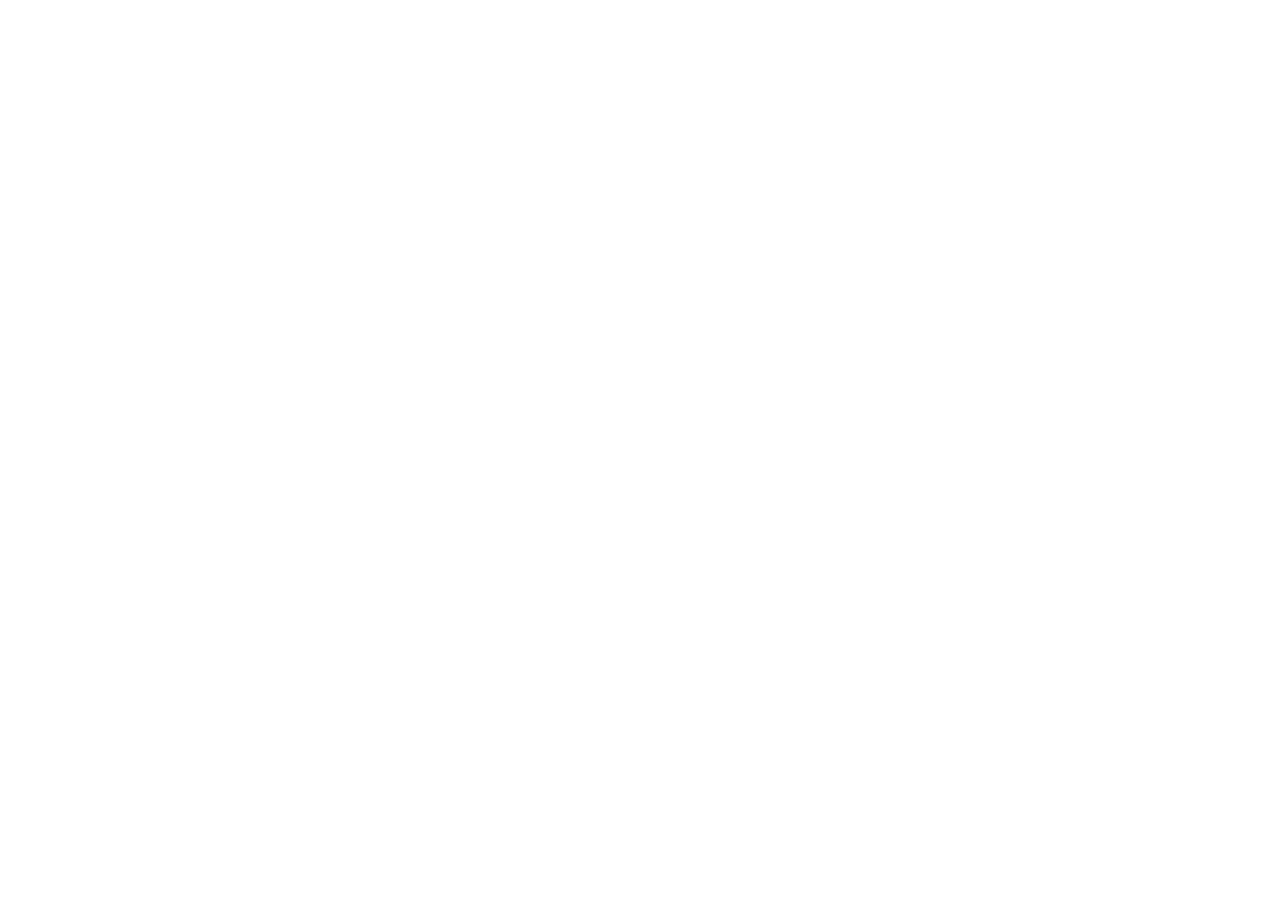
==== contact.html @ da4c6f48 "Init : création du dépôt, arborescence des fichiers et structure HTML de base" ====
<!DOCTYPE html>
<html lang="fr">
<head>
    <meta charset="UTF-8">
    <meta name="viewport" content="width=device-width, initial-scale=1.0">
    <title>AfriconnectSummit</title>
</head>
<body>
    
</body>
</html>
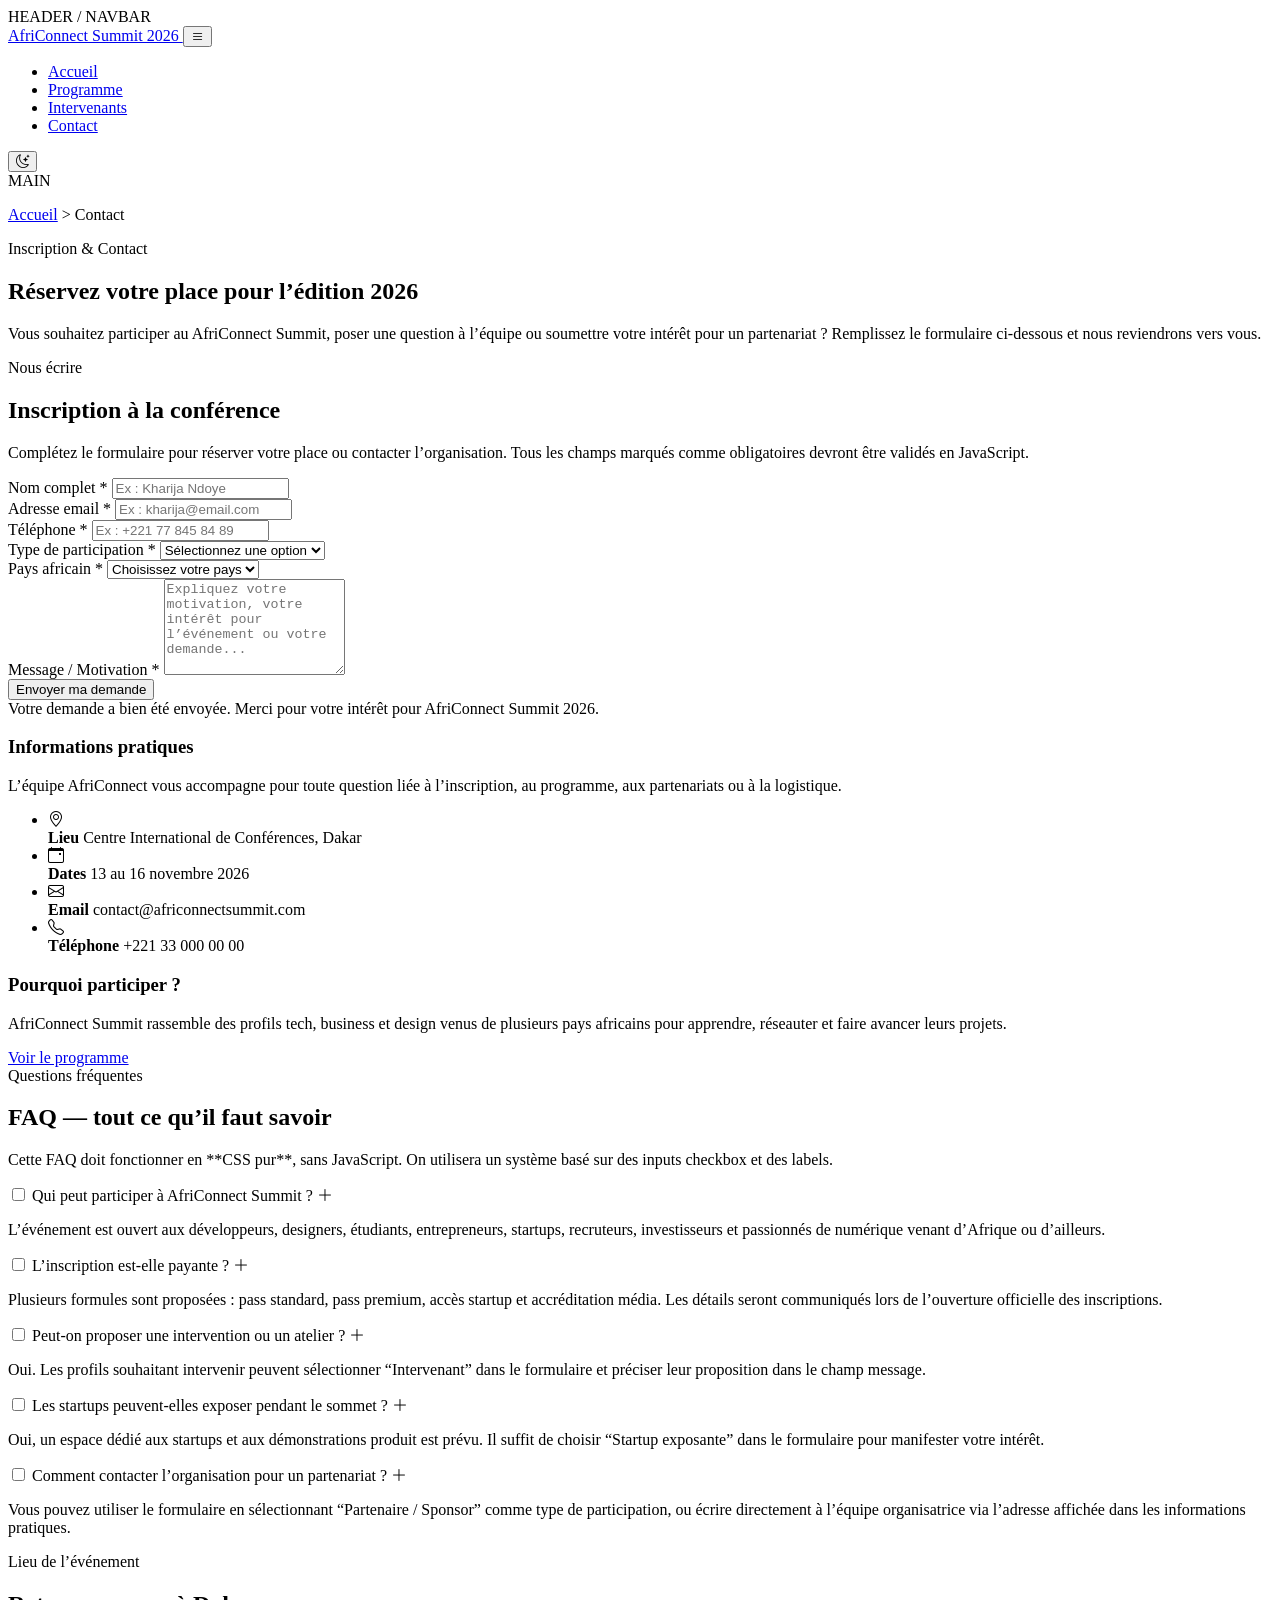
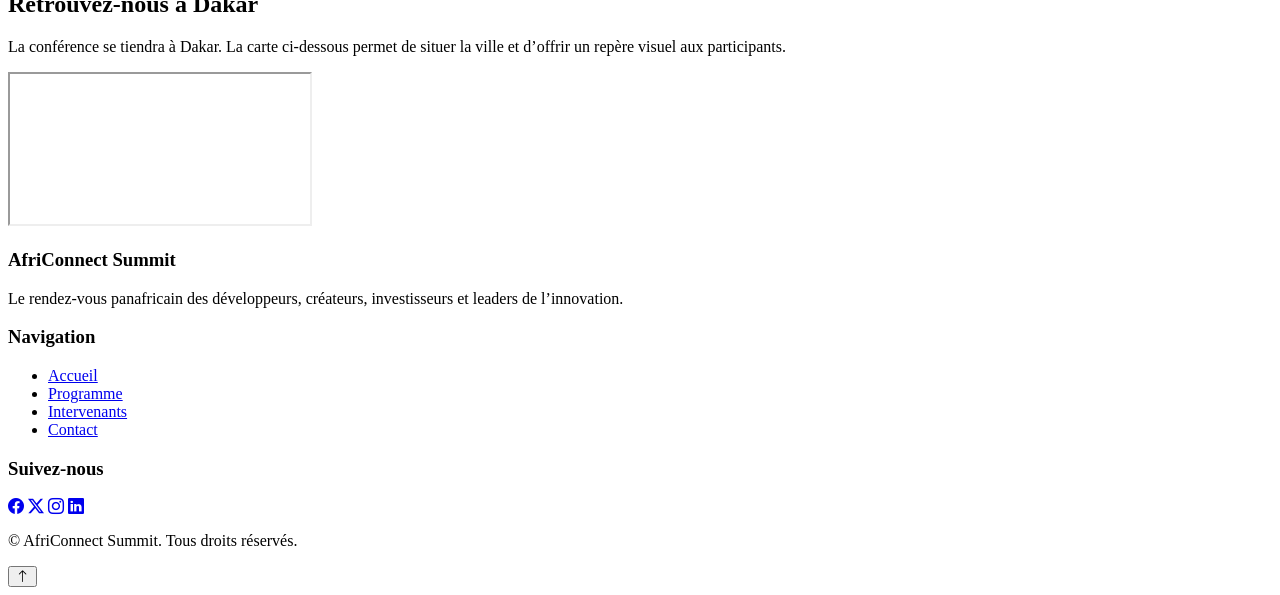
==== commit ed81f383: "Message : HTML : structure complète des 5 pages avec sections et contenu texte" ====
--- a/contact.html
+++ b/contact.html
@@ -6,6 +6,387 @@
     <title>AfriconnectSummit</title>
 </head>
 <body>
-    
+    <meta charset="UTF-8">
+  <meta name="viewport" content="width=device-width, initial-scale=1.0">
+  <title>AfriConnect Summit 2026 | Contact & Inscription</title>
+  <meta name="description" content="Inscrivez-vous à AfriConnect Summit 2026 et contactez l’équipe organisatrice pour toute question sur l’événement.">
+
+  <!-- Google Fonts -->
+  <link rel="preconnect" href="https://fonts.googleapis.com">
+  <link rel="preconnect" href="https://fonts.gstatic.com" crossorigin>
+  <link href="https://fonts.googleapis.com/css2?family=Space+Grotesk:wght@400;500;700&family=Inter:wght@400;500;600;700&display=swap" rel="stylesheet">
+
+  <!-- Bootstrap Icons -->
+  <link rel="stylesheet" href="https://cdn.jsdelivr.net/npm/bootstrap-icons@1.11.3/font/bootstrap-icons.min.css">
+
+  <!-- CSS -->
+  <link rel="stylesheet" href="css/style.css">
+</head>
+<body>
+
+       HEADER / NAVBAR
+
+  <header class="site-header">
+    <nav class="navbar container">
+      <a href="index.html" class="logo" aria-label="Accueil AfriConnect Summit">
+        <span>AfriConnect</span> Summit 2026
+      </a>
+
+      <button class="nav-toggle" id="navToggle" aria-label="Ouvrir le menu">
+        <i class="bi bi-list"></i>
+      </button>
+
+      <div class="nav-menu" id="navMenu">
+        <ul class="nav-links">
+          <li><a href="index.html">Accueil</a></li>
+          <li><a href="programme.html">Programme</a></li>
+          <li><a href="intervenants.html">Intervenants</a></li>
+          <li><a href="contact.html" class="active">Contact</a></li>
+        </ul>
+
+        <button class="theme-toggle" id="themeToggle" aria-label="Basculer entre mode clair et sombre">
+          <i class="bi bi-moon-stars"></i>
+        </button>
+      </div>
+    </nav>
+  </header>
+
+  
+       MAIN
+ 
+  <main>
+
+    <!-- HERO INTERNE -->
+    <section class="page-hero">
+      <div class="container page-hero-content">
+        <div class="reveal">
+          <p class="breadcrumb">
+            <a href="index.html">Accueil</a>
+            <span>></span>
+            <span>Contact</span>
+          </p>
+          <span class="section-kicker">Inscription & Contact</span>
+          <h1>Réservez votre place pour l’édition 2026</h1>
+          <p>
+            Vous souhaitez participer au AfriConnect Summit, poser une question à
+            l’équipe ou soumettre votre intérêt pour un partenariat ? Remplissez le
+            formulaire ci-dessous et nous reviendrons vers vous.
+          </p>
+        </div>
+      </div>
+    </section>
+
+    <!-- FORMULAIRE + INFOS -->
+    <section class="contact-section section">
+      <div class="container">
+        <div class="section-heading reveal">
+          <span class="section-kicker">Nous écrire</span>
+          <h2>Inscription à la conférence</h2>
+          <p>
+            Complétez le formulaire pour réserver votre place ou contacter
+            l’organisation. Tous les champs marqués comme obligatoires devront être
+            validés en JavaScript.
+          </p>
+        </div>
+
+        <div class="contact-layout">
+
+          <!-- FORMULAIRE -->
+          <div class="contact-form-wrapper reveal">
+            <form id="contactForm" class="contact-form" novalidate>
+              
+              <div class="form-group">
+                <label for="fullname">Nom complet *</label>
+                <input type="text" id="fullname" name="fullname" placeholder="Ex : Kharija Ndoye">
+                <small class="error-message"></small>
+              </div>
+
+              <div class="form-group">
+                <label for="email">Adresse email *</label>
+                <input type="email" id="email" name="email" placeholder="Ex : kharija@email.com">
+                <small class="error-message"></small>
+              </div>
+
+              <div class="form-group">
+                <label for="phone">Téléphone *</label>
+                <input type="tel" id="phone" name="phone" placeholder="Ex : +221 77 845 84 89">
+                <small class="error-message"></small>
+              </div>
+
+              <div class="form-group">
+                <label for="participation">Type de participation *</label>
+                <select id="participation" name="participation">
+                  <option value="">Sélectionnez une option</option>
+                  <option value="participant">Participant</option>
+                  <option value="speaker">Intervenant</option>
+                  <option value="startup">Startup exposante</option>
+                  <option value="partner">Partenaire / Sponsor</option>
+                  <option value="media">Presse / Média</option>
+                </select>
+                <small class="error-message"></small>
+              </div>
+
+              <div class="form-group">
+                <label for="country">Pays africain *</label>
+                <select id="country" name="country">
+                  <option value="">Choisissez votre pays</option>
+                  <option value="senegal">Sénégal</option>
+                  <option value="cote-ivoire">Côte d’Ivoire</option>
+                  <option value="ghana">Ghana</option>
+                  <option value="nigeria">Nigeria</option>
+                  <option value="maroc">Maroc</option>
+                  <option value="tunisie">Tunisie</option>
+                  <option value="cameroun">Cameroun</option>
+                  <option value="mali">Mali</option>
+                  <option value="togo">Togo</option>
+                  <option value="benin">Bénin</option>
+                  <option value="guinee">Guinée</option>
+                  <option value="rdc">RDC</option>
+                </select>
+                <small class="error-message"></small>
+              </div>
+
+              <div class="form-group">
+                <label for="message">Message / Motivation *</label>
+                <textarea id="message" name="message" rows="6" placeholder="Expliquez votre motivation, votre intérêt pour l’événement ou votre demande..."></textarea>
+                <small class="error-message"></small>
+              </div>
+
+              <button type="submit" class="btn btn-primary form-submit-btn">
+                Envoyer ma demande
+              </button>
+
+              <div id="formSuccess" class="form-success-message">
+                Votre demande a bien été envoyée. Merci pour votre intérêt pour AfriConnect Summit 2026.
+              </div>
+            </form>
+          </div>
+
+          <!-- INFOS PRATIQUES -->
+          <aside class="contact-info reveal">
+            <div class="info-card">
+              <h3>Informations pratiques</h3>
+              <p>
+                L’équipe AfriConnect vous accompagne pour toute question liée à
+                l’inscription, au programme, aux partenariats ou à la logistique.
+              </p>
+
+              <ul class="info-list">
+                <li>
+                  <i class="bi bi-geo-alt"></i>
+                  <div>
+                    <strong>Lieu</strong>
+                    <span>Centre International de Conférences, Dakar</span>
+                  </div>
+                </li>
+
+                <li>
+                  <i class="bi bi-calendar-event"></i>
+                  <div>
+                    <strong>Dates</strong>
+                    <span>13 au 16 novembre 2026</span>
+                  </div>
+                </li>
+
+                <li>
+                  <i class="bi bi-envelope"></i>
+                  <div>
+                    <strong>Email</strong>
+                    <span>contact@africonnectsummit.com</span>
+                  </div>
+                </li>
+
+                <li>
+                  <i class="bi bi-telephone"></i>
+                  <div>
+                    <strong>Téléphone</strong>
+                    <span>+221 33 000 00 00</span>
+                  </div>
+                </li>
+              </ul>
+            </div>
+
+            <div class="info-card">
+              <h3>Pourquoi participer ?</h3>
+              <p>
+                AfriConnect Summit rassemble des profils tech, business et design
+                venus de plusieurs pays africains pour apprendre, réseauter et
+                faire avancer leurs projets.
+              </p>
+              <a href="programme.html" class="btn btn-secondary">Voir le programme</a>
+            </div>
+          </aside>
+
+        </div>
+      </div>
+    </section>
+
+    <!-- FAQ -->
+    <section class="faq-section section">
+      <div class="container">
+        <div class="section-heading reveal">
+          <span class="section-kicker">Questions fréquentes</span>
+          <h2>FAQ — tout ce qu’il faut savoir</h2>
+          <p>
+            Cette FAQ doit fonctionner en **CSS pur**, sans JavaScript. On utilisera
+            un système basé sur des inputs checkbox et des labels.
+          </p>
+        </div>
+
+        <div class="faq-list reveal">
+
+          <div class="faq-item">
+            <input type="checkbox" id="faq1">
+            <label for="faq1" class="faq-question">
+              Qui peut participer à AfriConnect Summit ?
+              <i class="bi bi-plus-lg"></i>
+            </label>
+            <div class="faq-answer">
+              <p>
+                L’événement est ouvert aux développeurs, designers, étudiants,
+                entrepreneurs, startups, recruteurs, investisseurs et passionnés de
+                numérique venant d’Afrique ou d’ailleurs.
+              </p>
+            </div>
+          </div>
+
+          <div class="faq-item">
+            <input type="checkbox" id="faq2">
+            <label for="faq2" class="faq-question">
+              L’inscription est-elle payante ?
+              <i class="bi bi-plus-lg"></i>
+            </label>
+            <div class="faq-answer">
+              <p>
+                Plusieurs formules sont proposées : pass standard, pass premium,
+                accès startup et accréditation média. Les détails seront communiqués
+                lors de l’ouverture officielle des inscriptions.
+              </p>
+            </div>
+          </div>
+
+          <div class="faq-item">
+            <input type="checkbox" id="faq3">
+            <label for="faq3" class="faq-question">
+              Peut-on proposer une intervention ou un atelier ?
+              <i class="bi bi-plus-lg"></i>
+            </label>
+            <div class="faq-answer">
+              <p>
+                Oui. Les profils souhaitant intervenir peuvent sélectionner
+                “Intervenant” dans le formulaire et préciser leur proposition dans
+                le champ message.
+              </p>
+            </div>
+          </div>
+
+          <div class="faq-item">
+            <input type="checkbox" id="faq4">
+            <label for="faq4" class="faq-question">
+              Les startups peuvent-elles exposer pendant le sommet ?
+              <i class="bi bi-plus-lg"></i>
+            </label>
+            <div class="faq-answer">
+              <p>
+                Oui, un espace dédié aux startups et aux démonstrations produit est
+                prévu. Il suffit de choisir “Startup exposante” dans le formulaire
+                pour manifester votre intérêt.
+              </p>
+            </div>
+          </div>
+
+          <div class="faq-item">
+            <input type="checkbox" id="faq5">
+            <label for="faq5" class="faq-question">
+              Comment contacter l’organisation pour un partenariat ?
+              <i class="bi bi-plus-lg"></i>
+            </label>
+            <div class="faq-answer">
+              <p>
+                Vous pouvez utiliser le formulaire en sélectionnant “Partenaire /
+                Sponsor” comme type de participation, ou écrire directement à
+                l’équipe organisatrice via l’adresse affichée dans les informations
+                pratiques.
+              </p>
+            </div>
+          </div>
+
+        </div>
+      </div>
+    </section>
+
+    <!-- MAP -->
+    <section class="map-section section">
+      <div class="container">
+        <div class="section-heading reveal">
+          <span class="section-kicker">Lieu de l’événement</span>
+          <h2>Retrouvez-nous à Dakar</h2>
+          <p>
+            La conférence se tiendra à Dakar. La carte ci-dessous permet de situer
+            la ville et d’offrir un repère visuel aux participants.
+          </p>
+        </div>
+
+        <div class="map-wrapper reveal">
+          <iframe
+            title="Carte de Dakar"
+            src="https://www.google.com/maps?q=Dakar,Senegal&output=embed"
+            loading="lazy"
+            referrerpolicy="no-referrer-when-downgrade"
+            allowfullscreen>
+          </iframe>
+        </div>
+      </div>
+    </section>
+
+  </main>
+
+       <!-- FOOTER -->
+  
+  <footer class="site-footer">
+    <div class="container footer-grid">
+      <div>
+        <h3>AfriConnect Summit</h3>
+        <p>
+          Le rendez-vous panafricain des développeurs, créateurs, investisseurs
+          et leaders de l’innovation.
+        </p>
+      </div>
+
+      <div>
+        <h3>Navigation</h3>
+        <ul class="footer-links">
+          <li><a href="index.html">Accueil</a></li>
+          <li><a href="programme.html">Programme</a></li>
+          <li><a href="intervenants.html">Intervenants</a></li>
+          <li><a href="contact.html">Contact</a></li>
+        </ul>
+      </div>
+
+      <div>
+        <h3>Suivez-nous</h3>
+        <div class="social-links">
+          <a href="#" aria-label="Facebook"><i class="bi bi-facebook"></i></a>
+          <a href="#" aria-label="Twitter X"><i class="bi bi-twitter-x"></i></a>
+          <a href="#" aria-label="Instagram"><i class="bi bi-instagram"></i></a>
+          <a href="#" aria-label="LinkedIn"><i class="bi bi-linkedin"></i></a>
+        </div>
+      </div>
+    </div>
+
+    <div class="footer-bottom container">
+      <p>&copy; <span class="current-year"></span> AfriConnect Summit. Tous droits réservés.</p>
+    </div>
+  </footer>
+
+  <!-- Bouton retour en haut -->
+  <button id="backToTop" class="back-to-top" aria-label="Retour en haut">
+    <i class="bi bi-arrow-up"></i>
+  </button>
+
+  <!-- JS -->
+  <script src="js/main.js"></script>
+</body>
+</html>
 </body>
 </html>
--- a/css/style.css
+++ b/css/style.css
@@ -0,0 +1,3 @@
+.hero{
+    background: url(../img/image\ accueil.jpg);
+}
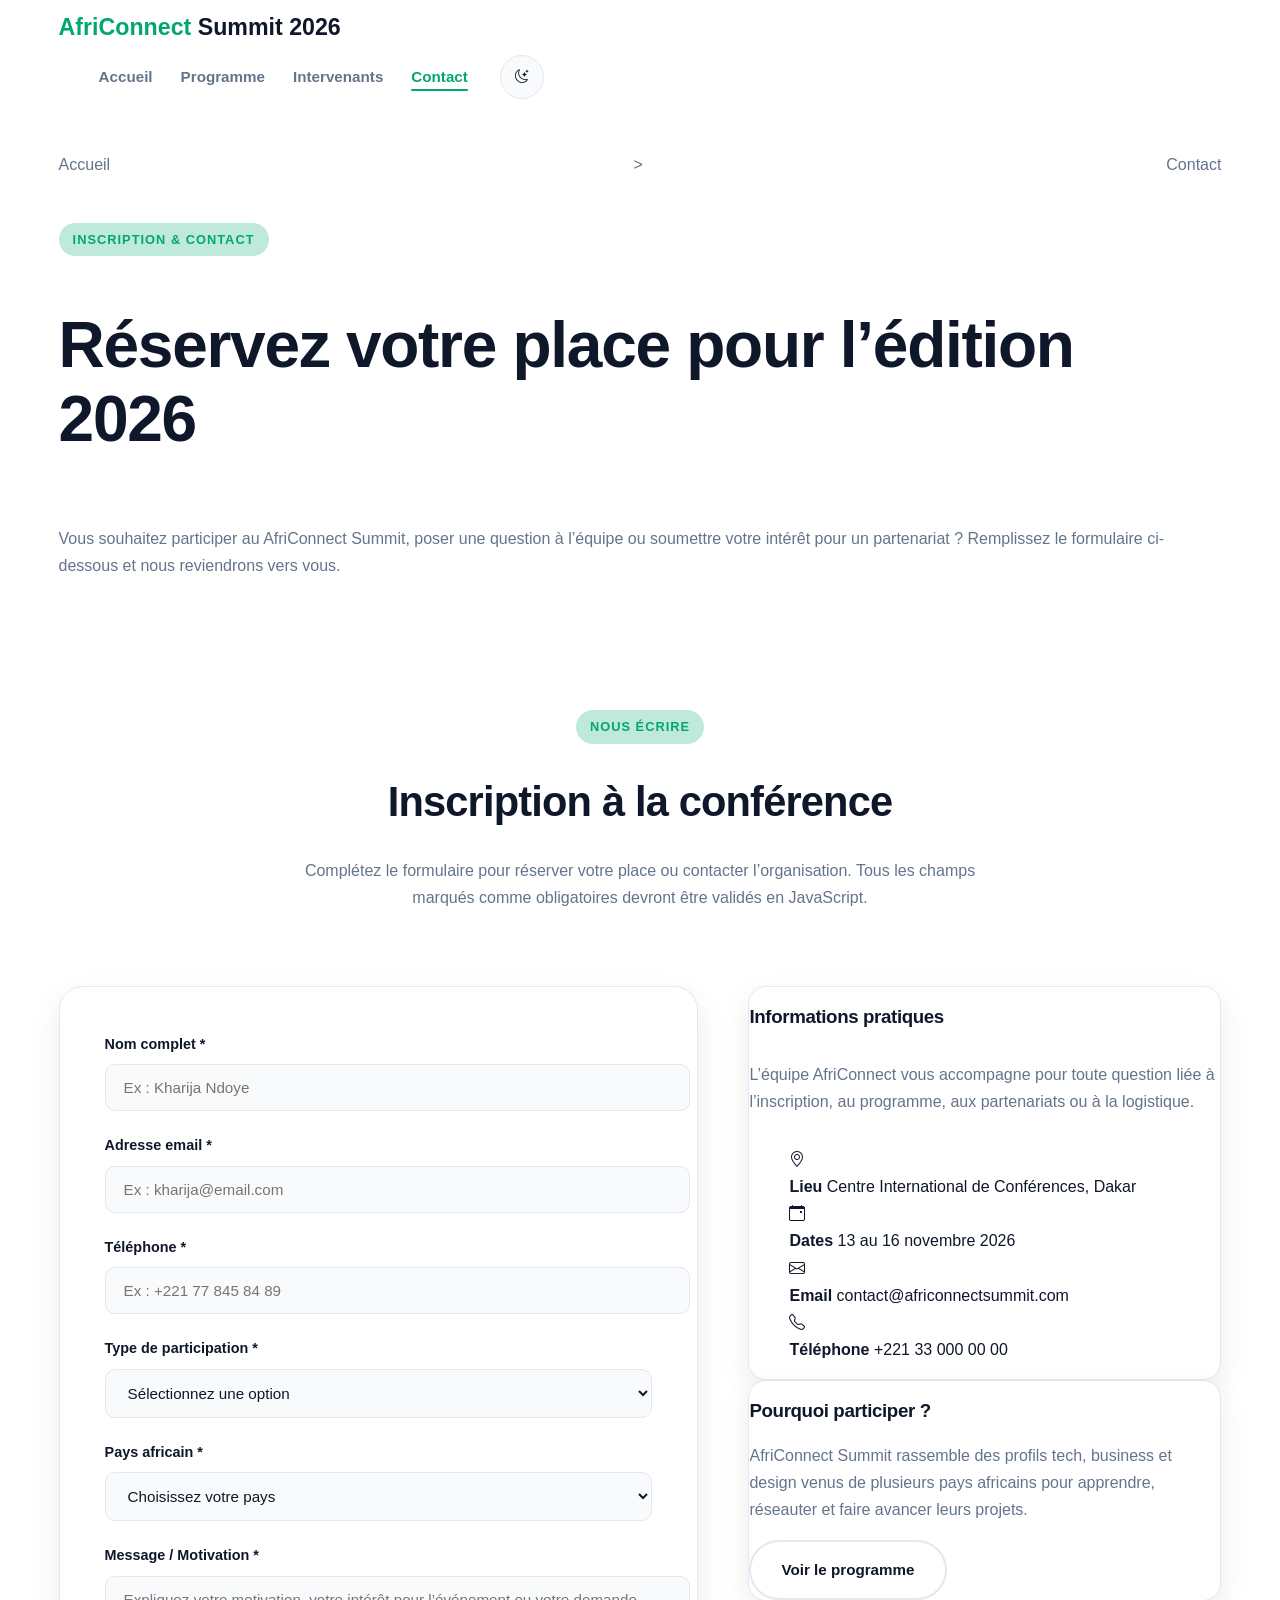
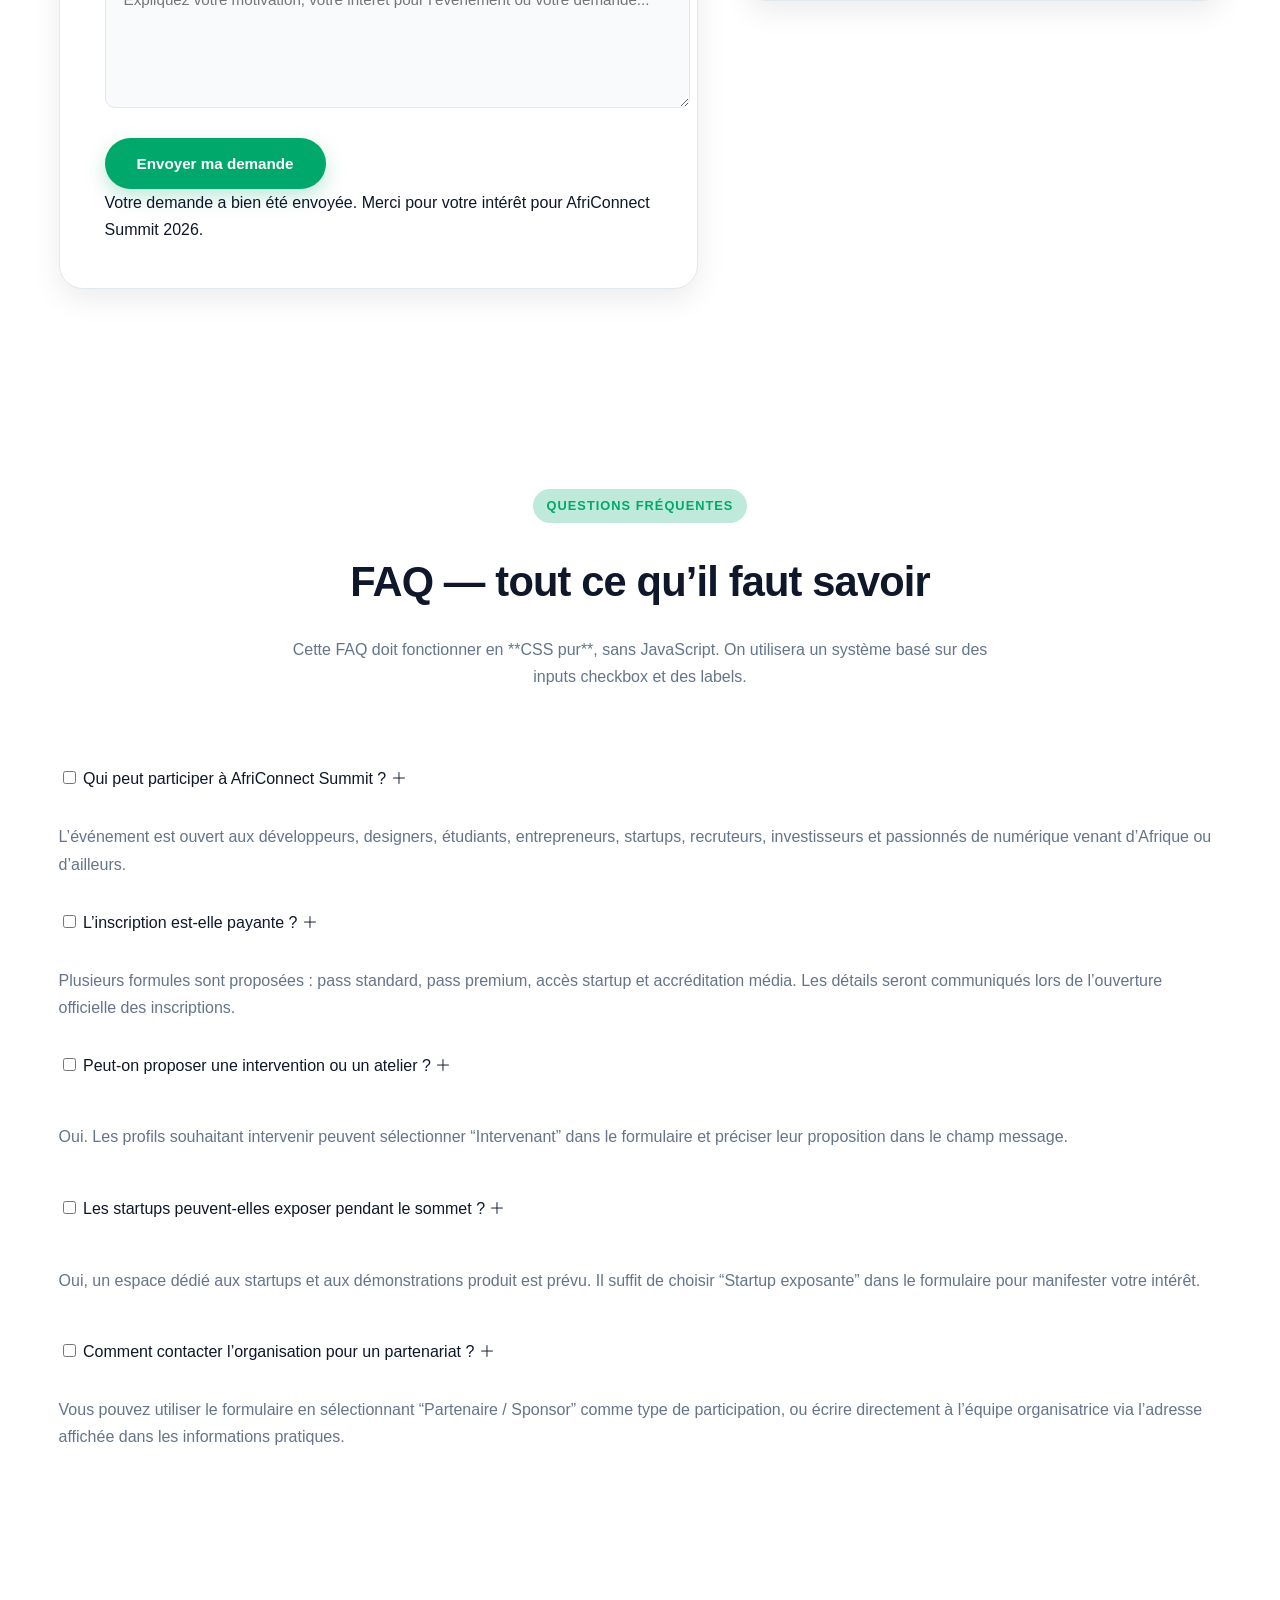
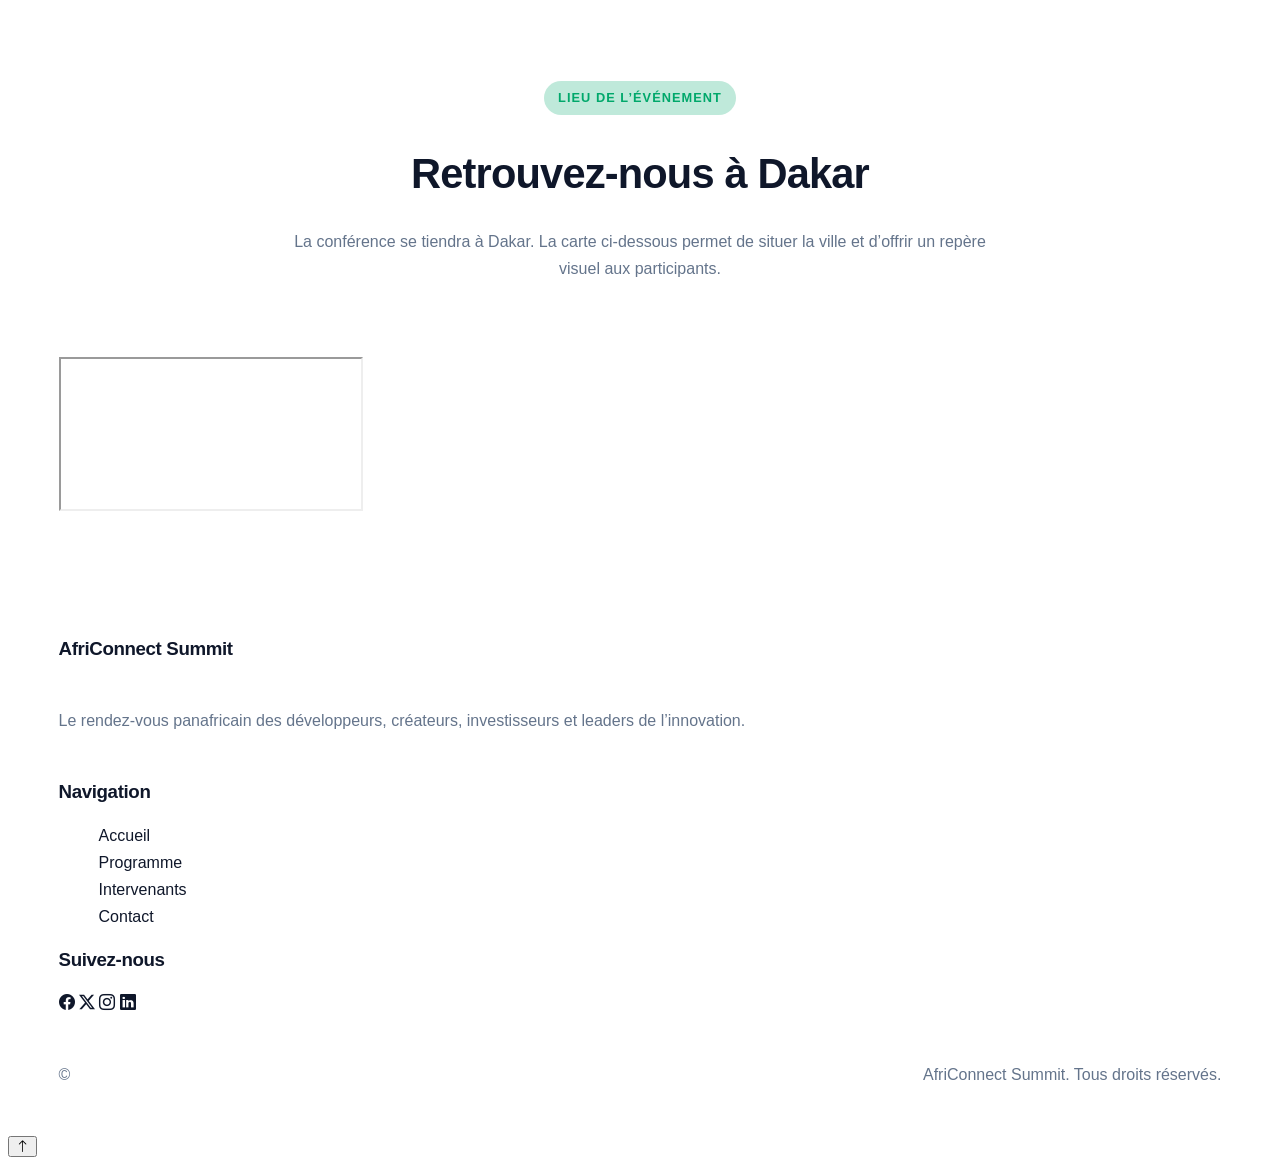
==== commit 11aa6a46: "message:css ajout image stylle sur tout les pages" ====
--- a/contact.html
+++ b/contact.html
@@ -11,20 +11,16 @@
   <title>AfriConnect Summit 2026 | Contact & Inscription</title>
   <meta name="description" content="Inscrivez-vous à AfriConnect Summit 2026 et contactez l’équipe organisatrice pour toute question sur l’événement.">
 
-  <!-- Google Fonts -->
+  
   <link rel="preconnect" href="https://fonts.googleapis.com">
   <link rel="preconnect" href="https://fonts.gstatic.com" crossorigin>
   <link href="https://fonts.googleapis.com/css2?family=Space+Grotesk:wght@400;500;700&family=Inter:wght@400;500;600;700&display=swap" rel="stylesheet">
 
-  <!-- Bootstrap Icons -->
   <link rel="stylesheet" href="https://cdn.jsdelivr.net/npm/bootstrap-icons@1.11.3/font/bootstrap-icons.min.css">
 
-  <!-- CSS -->
   <link rel="stylesheet" href="css/style.css">
 </head>
 <body>
-
-       HEADER / NAVBAR
 
   <header class="site-header">
     <nav class="navbar container">
@@ -50,9 +46,6 @@
       </div>
     </nav>
   </header>
-
-  
-       MAIN
  
   <main>
 
@@ -76,7 +69,6 @@
       </div>
     </section>
 
-    <!-- FORMULAIRE + INFOS -->
     <section class="contact-section section">
       <div class="container">
         <div class="section-heading reveal">
@@ -91,7 +83,6 @@
 
         <div class="contact-layout">
 
-          <!-- FORMULAIRE -->
           <div class="contact-form-wrapper reveal">
             <form id="contactForm" class="contact-form" novalidate>
               
@@ -162,7 +153,6 @@
             </form>
           </div>
 
-          <!-- INFOS PRATIQUES -->
           <aside class="contact-info reveal">
             <div class="info-card">
               <h3>Informations pratiques</h3>
@@ -314,8 +304,6 @@
         </div>
       </div>
     </section>
-
-    <!-- MAP -->
     <section class="map-section section">
       <div class="container">
         <div class="section-heading reveal">
@@ -340,8 +328,6 @@
     </section>
 
   </main>
-
-       <!-- FOOTER -->
   
   <footer class="site-footer">
     <div class="container footer-grid">
@@ -379,12 +365,10 @@
     </div>
   </footer>
 
-  <!-- Bouton retour en haut -->
   <button id="backToTop" class="back-to-top" aria-label="Retour en haut">
     <i class="bi bi-arrow-up"></i>
   </button>
 
-  <!-- JS -->
   <script src="js/main.js"></script>
 </body>
 </html>
--- a/css/style.css
+++ b/css/style.css
@@ -1,3 +1,583 @@
-.hero{
-    background: url(../img/image\ accueil.jpg);
-}+:root {
+        --primary: #00a86b;
+        --primary-light: #34d399;
+        --primary-dark: #007a4d;
+        --primary-glow: rgba(0, 168, 107, 0.25);
+
+        --secondary: #0f172a;
+        --accent: #f59e0b;
+        --accent-glow: rgba(245, 158, 11, 0.2);
+
+        --bg: #ffffff;
+        --bg-soft: #f8fafc;
+        --bg-glass: rgba(255, 255, 255, 0.85);
+        --card: #ffffff;
+
+        --text: #0f172a;
+        --text-light: #64748b;
+        --text-muted: #94a3b8;
+
+        --border: #e2e8f0;
+        --border-focus: #00a86b;
+
+        --shadow-sm: 0 4px 6px -1px rgba(0, 0, 0, 0.05), 0 2px 4px -2px rgba(0, 0, 0, 0.05);
+        --shadow: 0 10px 30px rgba(0, 0, 0, 0.08);
+        --shadow-lg: 0 20px 40px -15px rgba(0, 0, 0, 0.12);
+
+        --radius-sm: 10px;
+        --radius: 18px;
+        --radius-lg: 24px;
+        --radius-full: 9999px;
+
+        --transition: all 0.35s cubic-bezier(0.16, 1, 0.3, 1);
+    }
+
+    [data-theme="dark"] {
+        --bg: #020617;
+        --bg-soft: #090d16;
+        --bg-glass: rgba(2, 6, 23, 0.85);
+        --card: #0b1120;
+
+        --text: #f8fafc;
+        --text-light: #94a3b8;
+        --text-muted: #64748b;
+
+        --border: #1e293b;
+        --shadow: 0 10px 30px rgba(0, 0, 0, 0.4);
+        --shadow-lg: 0 20px 40px -15px rgba(0, 0, 0, 0.6);
+    }
+
+
+
+    html {
+        scroll-behavior: smooth;
+        font-size: 16px;
+    }
+
+    ::selection {
+        background: var(--primary);
+        color: white;
+    }
+
+    body {
+        font-family: 'Inter', sans-serif;
+        background: var(--bg);
+        color: var(--text);
+        line-height: 1.7;
+        overflow-x: hidden;
+        transition: background var(--transition), color var(--transition);
+    }
+
+    img {
+        max-width: 100%;
+        display: block;
+    }
+
+    a {
+        text-decoration: none;
+        color: inherit;
+    }
+
+    ul {
+        list-style: none;
+    }
+
+    .container {
+        width: min(1180px, 92%);
+        margin: auto;
+    }
+
+    .section {
+        padding: 100px 0;
+    }
+
+    a:focus-visible,
+    button:focus-visible,
+    input:focus-visible,
+    select:focus-visible,
+    textarea:focus-visible {
+        outline: 2px solid var(--border-focus);
+        outline-offset: 3px;
+    }
+
+    h1,
+    h2,
+    h3 {
+        font-family: 'Space Grotesk', sans-serif;
+        line-height: 1.15;
+        letter-spacing: -0.02em;
+    }
+
+    h1 {
+        font-size: clamp(2.3rem, 5vw, 4.2rem);
+    }
+
+    h2 {
+        font-size: clamp(1.8rem, 3.5vw, 2.6rem);
+        margin-bottom: 12px;
+    }
+
+    p {
+        color: var(--text-light);
+
+        .site-header {
+            position: sticky;
+            top: 0;
+            z-index: 1000;
+            background: var(--bg-glass);
+            backdrop-filter: blur(16px);
+            -webkit-backdrop-filter: blur(16px);
+            border-bottom: 1px solid var(--border);
+            transition: background var(--transition);
+        }
+
+        height: 84px;
+        display: flex;
+        align-items: center;
+        justify-content: space-between;
+    }
+
+    .logo {
+        font-size: 1.45rem;
+        font-weight: 700;
+        font-family: 'Space Grotesk', sans-serif;
+    }
+
+    .logo span {
+        color: var(--primary);
+    }
+
+    .nav-menu {
+        display: flex;
+        align-items: center;
+        gap: 32px;
+    }
+
+    .nav-links {
+        display: flex;
+        gap: 28px;
+    }
+
+    .nav-links a {
+        font-weight: 600;
+        font-size: 0.95rem;
+        color: var(--text-light);
+        position: relative;
+        padding: 6px 0;
+        transition: var(--transition);
+    }
+
+    .nav-links a::after {
+        content: '';
+        position: absolute;
+        bottom: 0;
+        left: 0;
+        width: 0;
+        height: 2px;
+        background: var(--primary);
+        border-radius: var(--radius-full);
+        transition: var(--transition);
+    }
+
+    .nav-links a:hover,
+    .nav-links a.active {
+        color: var(--primary);
+    }
+
+    .nav-links a:hover::after,
+    .nav-links a.active::after {
+        width: 100%;
+    }
+
+    .nav-toggle {
+        display: none;
+        border: none;
+        background: none;
+        font-size: 1.8rem;
+        color: var(--text);
+        cursor: pointer;
+    }
+
+    .theme-toggle {
+        border: 1px solid var(--border);
+        background: var(--bg-soft);
+        color: var(--text);
+        width: 44px;
+        height: 44px;
+        border-radius: 50%;
+        display: grid;
+        place-items: center;
+        cursor: pointer;
+        transition: var(--transition);
+    }
+
+    .theme-toggle:hover {
+        border-color: var(--primary);
+        color: var(--primary);
+        transform: rotate(15deg);
+    }
+
+    .hero {
+        padding: 120px 0 100px;
+        background: radial-gradient(circle at 15% 20%, var(--primary-glow) 0%, transparent 45%);
+    }
+
+    .hero-content {
+        display: grid;
+        grid-template-columns: 1.15fr 0.85fr;
+        gap: 60px;
+        align-items: center;
+    }
+
+    .hero h1 {
+        margin: 22px 0;
+    }
+
+    .hero-badge,
+    .section-kicker {
+        display: inline-flex;
+        align-items: center;
+        gap: 8px;
+        color: var(--primary);
+        font-weight: 700;
+        text-transform: uppercase;
+        font-size: 0.8rem;
+        letter-spacing: 0.08em;
+        background: var(--primary-glow);
+        padding: 6px 14px;
+        border-radius: var(--radius-full);
+    }
+
+    .hero-actions {
+        margin-top: 40px;
+        display: flex;
+        gap: 16px;
+        flex-wrap: wrap;
+    }
+
+    .btn {
+        padding: 15px 30px;
+        border-radius: var(--radius-full);
+        font-weight: 700;
+        font-size: 0.95rem;
+        display: inline-flex;
+        align-items: center;
+        justify-content: center;
+        gap: 10px;
+        cursor: pointer;
+        transition: var(--transition);
+        border: 2px solid transparent;
+    }
+
+    .btn-primary {
+        background: var(--primary);
+        color: white;
+        box-shadow: 0 8px 20px var(--primary-glow);
+    }
+
+    .btn-primary:hover {
+        background: var(--primary-dark);
+        transform: translateY(-3px);
+        box-shadow: 0 12px 25px var(--primary-glow);
+    }
+
+    .btn-secondary {
+        border-color: var(--border);
+        background: var(--card);
+        color: var(--text);
+    }
+
+    .btn-secondary:hover {
+        border-color: var(--primary);
+        color: var(--primary);
+        transform: translateY(-3px);
+    }
+
+    /* Mini carte événement */
+    .event-mini-card {
+        background: var(--card);
+        padding: 40px;
+        border-radius: var(--radius-lg);
+        box-shadow: var(--shadow-lg);
+        border: 1px solid var(--border);
+        position: relative;
+        overflow: hidden;
+    }
+
+    .event-mini-card::before {
+        content: '';
+        position: absolute;
+        top: 0;
+        left: 0;
+        width: 100%;
+        height: 4px;
+        background: linear-gradient(90deg, var(--primary), var(--accent));
+    }
+
+    .mini-label {
+        font-size: 0.85rem;
+        color: var(--text-muted);
+        font-weight: 600;
+        text-transform: uppercase;
+    }
+
+    .event-mini-card h2 {
+        font-size: 1.6rem;
+        margin: 8px 0;
+    }
+
+    .countdown {
+        display: grid;
+        grid-template-columns: repeat(4, 1fr);
+        gap: 12px;
+        margin-top: 30px;
+    }
+
+    .countdown-item {
+        background: var(--bg-soft);
+        padding: 16px 10px;
+        text-align: center;
+        border-radius: var(--radius-sm);
+        border: 1px solid var(--border);
+    }
+
+    .countdown-item span {
+        display: block;
+        font-size: 1.7rem;
+        font-weight: 700;
+        color: var(--primary);
+        font-family: 'Space Grotesk', sans-serif;
+    }
+
+    .countdown-item small {
+        font-size: 0.75rem;
+        color: var(--text-light);
+        text-transform: uppercase;
+        font-weight: 600;
+    }
+
+    .section-heading {
+        text-align: center;
+        max-width: 720px;
+        margin: 0 auto 60px;
+    }
+
+    .stats-grid {
+        display: grid;
+        grid-template-columns: repeat(4, 1fr);
+        gap: 24px;
+    }
+
+    .stat-card,
+    .why-card,
+    .topic-card,
+    .info-card,
+    .speaker-card {
+        background: var(--card);
+        border-radius: var(--radius);
+        box-shadow: var(--shadow);
+        border: 1px solid var(--border);
+        transition: var(--transition);
+        background-position: cover;
+
+    }
+
+    .stat-card {
+        padding: 36px 24px;
+        text-align: center;
+    }
+
+    .stat-card:hover,
+    .why-card:hover,
+    .speaker-card:hover {
+        transform: translateY(-5px);
+        box-shadow: var(--shadow-lg);
+        border-color: var(--primary);
+    }
+
+    .stat-card h3 {
+        font-size: 3.2rem;
+        color: var(--primary);
+        margin-bottom: 5px;
+    }
+
+    .why-grid,
+    .topics-grid,
+    .speakers-grid {
+        display: grid;
+        grid-template-columns: repeat(3, 1fr);
+        gap: 30px;
+    }
+
+    .why-card,
+    .topic-card {
+        padding: 40px;
+    }
+
+    .why-icon,
+    .topic-icon {
+        width: 60px;
+        height: 60px;
+        display: grid;
+        place-items: center;
+        background: var(--primary-glow);
+        color: var(--primary);
+        border-radius: 50%;
+        font-size: 1.6rem;
+        margin-bottom: 24px;
+    }
+
+    .why-card h3,
+    .topic-card h3 {
+        margin-bottom: 12px;
+    }
+
+    .speaker-card {
+        overflow: hidden;
+    }
+
+    .speaker-card img {
+        width: 100%;
+        height: ;
+        object-fit: cover;
+        transition: var(--transition);
+    }
+
+    .speaker-card:hover img {
+        transform: scale(1.03);
+    }
+
+    .speaker-info {
+        padding: 28px;
+    }
+
+    th,td{
+        padding: 20PX;
+    }
+
+    .speaker-info span {
+        display: inline-block;
+        margin-top: 8px;
+        color: var(--primary);
+        font-weight: 700;
+        font-size: 0.85rem;
+        text-transform: uppercase;
+    }
+
+    .program-tabs,
+    .speaker-filters {
+        display: flex;
+        justify-content: center;
+        gap: 12px;
+        margin-bottom: 45px;
+        flex-wrap: wrap;
+    }
+
+    .tab-btn,
+    .filter-btn {
+        border: 1px solid var(--border);
+        padding: 12px 28px;
+        border-radius: var(--radius-full);
+        cursor: pointer;
+        background: var(--card);
+        color: var(--text);
+        font-weight: 600;
+        transition: var(--transition);
+    }
+
+    .tab-btn:hover,
+    .filter-btn:hover {
+        border-color: var(--primary);
+        color: var(--primary);
+    }
+
+    .tab-btn.active,
+    .filter-btn.active {
+        background: var(--primary);
+        color: white;
+        border-color: var(--primary);
+        box-shadow: 0 4px 15px var(--primary-glow);
+    }
+
+    .tab-content {
+        display: none;
+    }
+
+    .tab-content.active {
+        display: block;
+    }
+
+    .table-wrapper {
+        overflow-x: auto;
+        background: var(--card);
+        border-radius: var(--radius);
+        border: 1px solid var(--border);
+        box-shadow: var(--shadow);
+    }
+
+    .program-table {
+        width: 100%;
+        border-collapse: collapse;
+        text-align: left;
+    }
+
+    .program-table th {
+        background: var(--primary);
+        color: white;
+        font-family: 'Space Grotesk', sans-serif;
+        font-weight: 700;
+    }
+
+    .program-table td,
+    .program-table th {
+        padding: 18px 24px;
+        border-bottom: 1px solid var(--border);
+    }
+
+    .program-table tr:last-child td {
+        border-bottom: none;
+    }
+
+    .program-table tr:hover td {
+        background: var(--bg-soft);
+    }
+
+    .contact-layout {
+        display: grid;
+        grid-template-columns: 1.15fr 0.85fr;
+        gap: 50px;
+        align-items: flex-start;
+    }
+
+    .contact-form-wrapper {
+        background: var(--card);
+        padding: 45px;
+        border-radius: var(--radius-lg);
+        border: 1px solid var(--border);
+        box-shadow: var(--shadow);
+    }
+
+    .form-group {
+        margin-bottom: 22px;
+    }
+
+    .form-group label {
+        display: block;
+        margin-bottom: 8px;
+        font-weight: 600;
+        font-size: 0.9rem;
+    }
+
+    .form-group input,
+    .form-group textarea,
+    .form-group select {
+        width: 100%;
+        padding: 14px 18px;
+        border-radius: var(--radius-sm);
+        border: 1px solid var(--border);
+        background: var(--bg-soft);
+        color: var(--text);
+        font-family: inherit;
+        font-size: 0.95rem;
+        transition: var(--transition);
+    }
